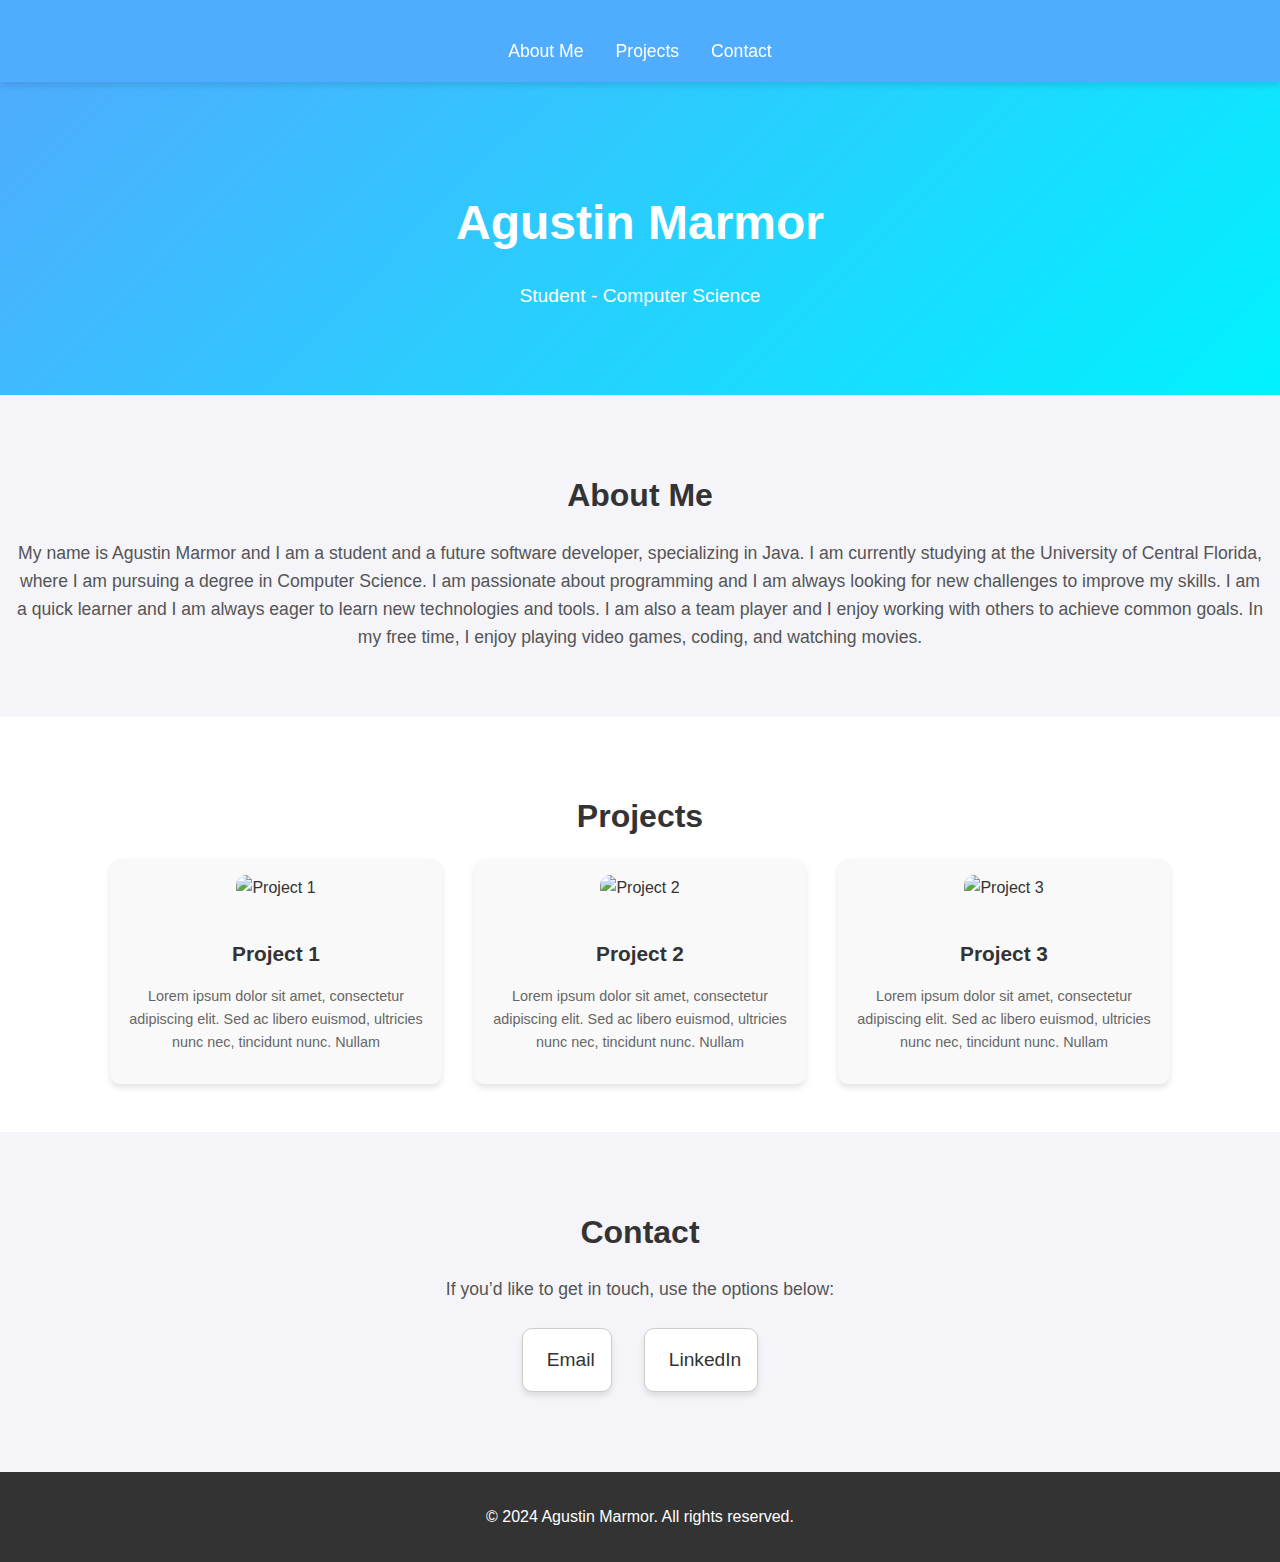
==== index.html @ 173dda85 "Added Animations" ====
<!DOCTYPE html>
<html lang="en">

<head>
    <meta charset="UTF-8">
    <meta http-equiv="X-UA-Compatible" content="IE=edge">
    <meta name="viewport" content="width=device-width, initial-scale=1.0">
    <meta name="description" content="Agustin Marmor - Portfolio">
    <title>Agustin Marmor - Portfolio</title>
    <link rel="stylesheet" href="styles.css">
    
    <script>
        // Animation logic to add 'animate' class on scroll
        document.addEventListener("DOMContentLoaded", () => {
            const elements = document.querySelectorAll(".hidden");
            const observer = new IntersectionObserver(entries => {
                entries.forEach(entry => {
                    if (entry.isIntersecting) {
                        entry.target.classList.add("animate");
                        observer.unobserve(entry.target);
                    }
                });
            }, { threshold: 0.2 });

            elements.forEach(el => observer.observe(el));
        });
    </script>
</head>

<body>
    <header class="navbar">
        <h1></h1>
        <nav>
            <a href="#about">About Me</a>
            <a href="#projects">Projects</a>
            <a href="#contact">Contact</a>
        </nav>
    </header>

    <section id="hero" class="hero">
        <h2>Agustin Marmor</h2>
        <p>Student - Computer Science</p>
    </section>

    <section id="about" class="about">
        <h2>About Me</h2>
        <p>My name is Agustin Marmor and I am a student and a future software developer, specializing in Java. I am
            currently studying at the University of Central Florida, where I am pursuing a degree in Computer Science. I
            am passionate about programming and I am always looking for new challenges to improve my skills. I am a
            quick learner and I am always eager to learn new technologies and tools. I am also a team player and I enjoy
            working with others to achieve common goals. In my free time, I enjoy playing video games, coding, and
            watching movies.</p>
    </section>

    <section id="projects" class="projects">
        <h2>Projects</h2>
        <div class="project-list">
            <div class="project">
                <img src="images/project1.jpg" alt="Project 1">
                <h3>Project 1</h3>
                <p>Lorem ipsum dolor sit amet, consectetur adipiscing elit. Sed ac libero euismod, ultricies nunc nec,
                    tincidunt nunc. Nullam</p>
            </div>

            <div class="project">
                <img src="images/project2.jpg" alt="Project 2">
                <h3>Project 2</h3>
                <p>Lorem ipsum dolor sit amet, consectetur adipiscing elit. Sed ac libero euismod, ultricies nunc nec,
                    tincidunt nunc. Nullam</p>
            </div>

            <div class="project">
                <img src="images/project3.jpg" alt="Project 3">
                <h3>Project 3</h3>
                <p>Lorem ipsum dolor sit amet, consectetur adipiscing elit. Sed ac libero euismod, ultricies nunc nec,
                    tincidunt nunc. Nullam</p>
            </div>
        </div>
    </section>

    <section id="contact" class="contact">
        <h2>Contact</h2>
        <p>If you’d like to get in touch, use the options below:</p>
        <div class="contact-links">
            <a href="mailto:marmoragustin@gmail.com" class="contact-item" target="_blank">
                <i class="fas fa-envelope"></i>
                <span>Email</span>
            </a>
            <a href="https://www.linkedin.com/in/agustin-marmor" class="contact-item" target="_blank">
                <i class="fab fa-linkedin"></i>
                <span>LinkedIn</span>
            </a>
        </div>
    </section>

    <footer class="footer">
        <p>&copy; 2024 Agustin Marmor. All rights reserved.</p>
    </footer>

    <script src="https://kit.fontawesome.com/a076d05399.js" crossorigin="anonymous"></script>
</body>
---- styles.css ----
/* General Styles */
body {
    margin: 0;
    font-family: 'Arial', sans-serif;
    line-height: 1.6;
    color: #333;
    background-color: #f4f4f9;
}

header {
    background: #4facfe;
    color: #fff;
    padding: 1rem 0;
    position: sticky;
    top: 0;
    z-index: 1000;
    box-shadow: 0 4px 6px rgba(0, 0, 0, 0.1);
}

header nav {
    display: flex;
    justify-content: center;
    gap: 2rem;
}

header nav a {
    color: white;
    text-decoration: none;
    font-size: 1.1rem;
    transition: color 0.3s ease;
}

header nav a:hover {
    color: #ffde59;
}

/* Hero Section */
.hero {
    text-align: center;
    padding: 4rem 1rem;
    background: linear-gradient(135deg, #4facfe, #00f2fe);
    color: white;
}

.hero h2 {
    font-size: 3rem;
    margin-bottom: 0.5rem;
}

.hero p {
    font-size: 1.2rem;
}

/* About Section */
.about {
    padding: 3rem 1rem;
    text-align: center;
    animation: fadeIn 1.5s ease-in-out;
}

.about h2 {
    font-size: 2rem;
    margin-bottom: 1rem;
}

.about p {
    font-size: 1.1rem;
    color: #555;
}

/* Projects Section */
.projects {
    padding: 3rem 1rem;
    text-align: center;
    background-color: #fff;
}

.projects h2 {
    font-size: 2rem;
    margin-bottom: 1rem;
}

.project-list {
    display: flex;
    justify-content: center;
    gap: 2rem;
    flex-wrap: wrap;
}

.project {
    background: #f9f9f9;
    border-radius: 10px;
    box-shadow: 0 4px 6px rgba(0, 0, 0, 0.1);
    padding: 1rem;
    max-width: 300px;
    text-align: center;
    transition: transform 0.3s ease, box-shadow 0.3s ease;
}

.project img {
    max-width: 100%;
    border-radius: 10px;
    margin-bottom: 1rem;
}

.project h3 {
    margin-bottom: 0.5rem;
    font-size: 1.3rem;
}

.project p {
    font-size: 0.9rem;
    color: #666;
}

.project:hover {
    transform: scale(1.05);
    box-shadow: 0 8px 12px rgba(0, 0, 0, 0.15);
}

/* Contact Section */
.contact {
    text-align: center;
    padding: 3rem 1rem;
    background-color: #f4f4f9;
    animation: fadeIn 1.5s ease-in-out;
}

.contact h2 {
    font-size: 2rem;
    margin-bottom: 1rem;
}

.contact p {
    font-size: 1.1rem;
    margin-bottom: 1.5rem;
    color: #555;
}

.contact-links {
    display: flex;
    justify-content: center;
    gap: 2rem;
}

.contact-item {
    text-decoration: none;
    color: #333;
    font-size: 1.2rem;
    padding: 1rem;
    border: 1px solid #ccc;
    border-radius: 10px;
    display: flex;
    align-items: center;
    gap: 0.5rem;
    background-color: #fff;
    box-shadow: 0 4px 6px rgba(0, 0, 0, 0.1);
    transition: all 0.3s ease;
}

.contact-item i {
    font-size: 1.5rem;
    color: #4facfe;
}

.contact-item:hover {
    background-color: #4facfe;
    color: #fff;
    transform: translateY(-5px);
    box-shadow: 0 8px 10px rgba(0, 0, 0, 0.15);
}

/* Footer */
.footer {
    background: #333;
    color: #fff;
    text-align: center;
    padding: 1rem;
    margin-top: 2rem;
}

/* Animations */
.hidden {
    opacity: 0;
    transform: translateY(50px);
    transition: all 0.6s ease-in-out;
}

.animate {
    opacity: 1;
    transform: translateY(0);
}

@keyframes fadeIn {
    from {
        opacity: 0;
        transform: translateY(20px);
    }
    to {
        opacity: 1;
        transform: translateY(0);
    }
}
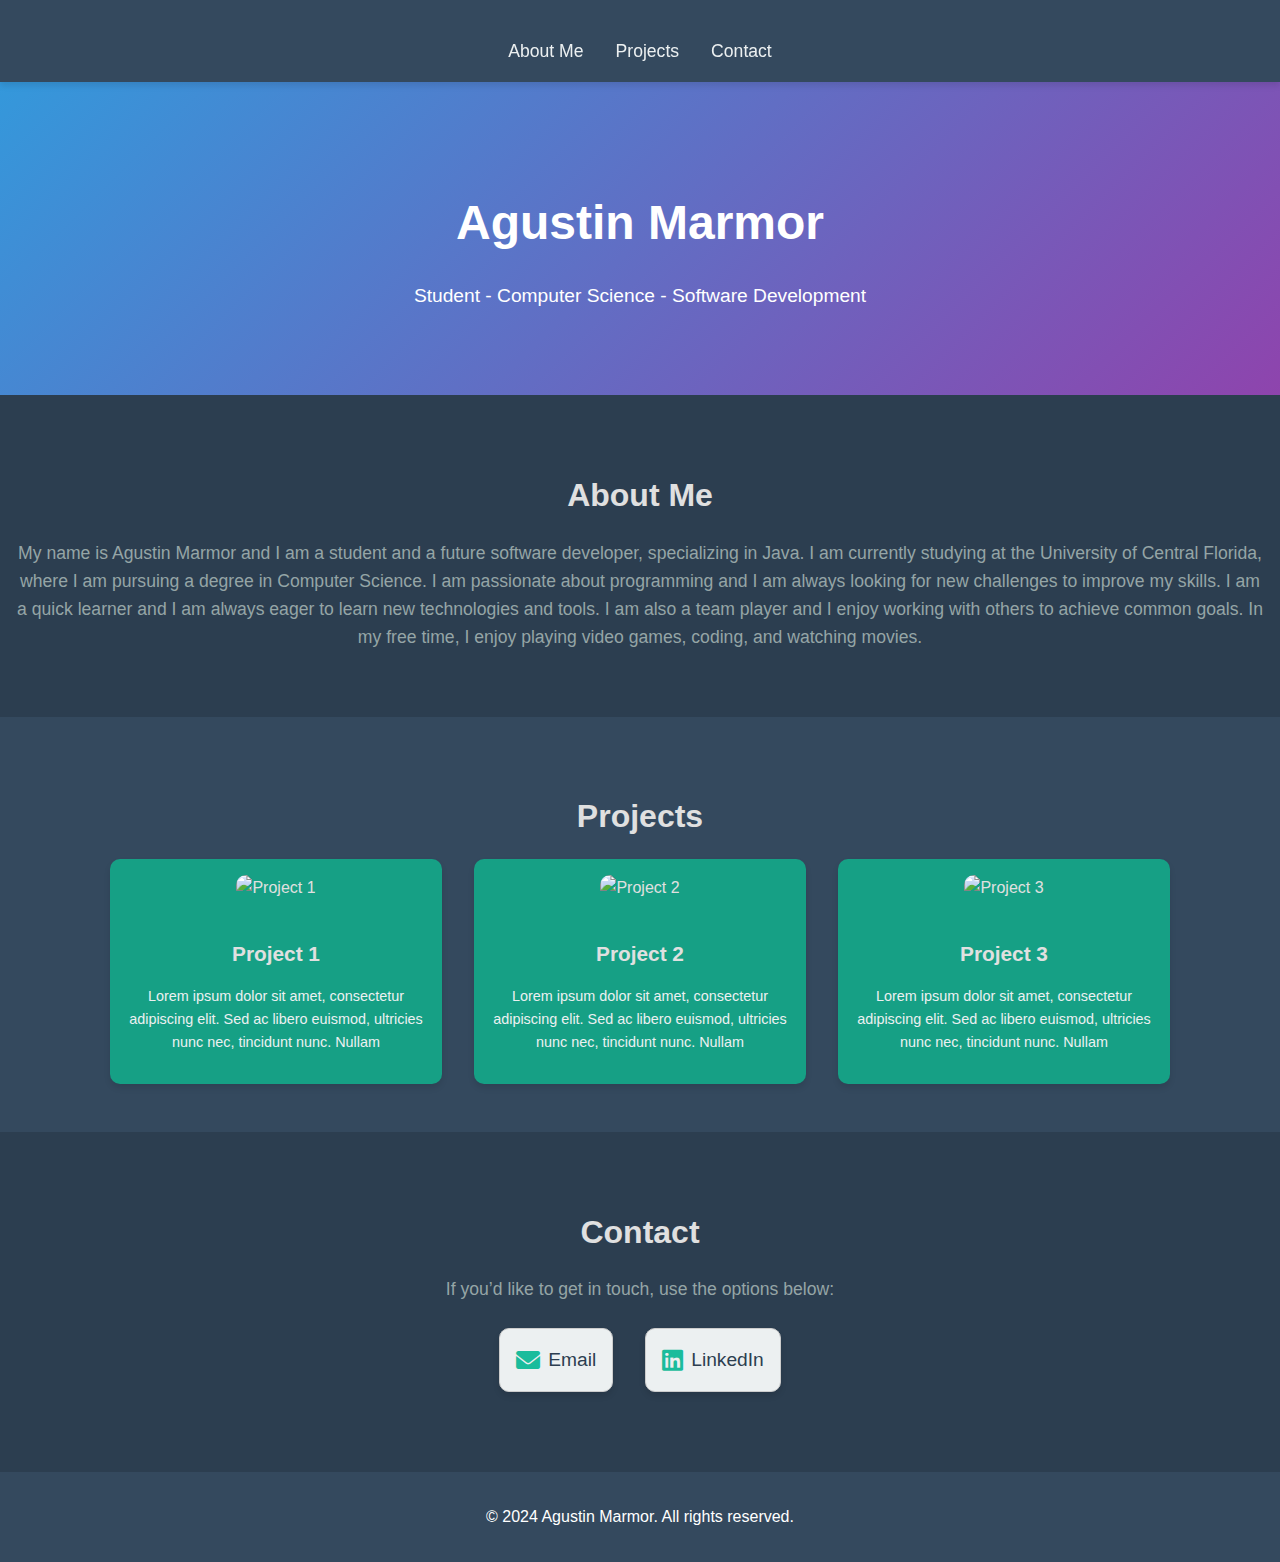
==== commit 015b7a61: "Improved Themes" ====
--- a/index.html
+++ b/index.html
@@ -8,7 +8,8 @@
     <meta name="description" content="Agustin Marmor - Portfolio">
     <title>Agustin Marmor - Portfolio</title>
     <link rel="stylesheet" href="styles.css">
-    
+    <link rel="stylesheet" href="https://cdnjs.cloudflare.com/ajax/libs/font-awesome/6.0.0-beta3/css/all.min.css">
+
     <script>
         // Animation logic to add 'animate' class on scroll
         document.addEventListener("DOMContentLoaded", () => {
@@ -24,6 +25,22 @@
 
             elements.forEach(el => observer.observe(el));
         });
+        document.addEventListener("DOMContentLoaded", () => {
+            const links = document.querySelectorAll("nav a");
+
+            links.forEach(link => {
+                link.addEventListener("click", (e) => {
+                    e.preventDefault();
+                    const targetId = link.getAttribute("href").substring(1);
+                    const targetElement = document.getElementById(targetId);
+
+                    targetElement.scrollIntoView({
+                        behavior: "smooth",
+                        block: "start"
+                    });
+                });
+            });
+        });
     </script>
 </head>
 
@@ -35,11 +52,12 @@
             <a href="#projects">Projects</a>
             <a href="#contact">Contact</a>
         </nav>
+    
     </header>
 
     <section id="hero" class="hero">
         <h2>Agustin Marmor</h2>
-        <p>Student - Computer Science</p>
+        <p>Student - Computer Science - Software Development</p>
     </section>
 
     <section id="about" class="about">
@@ -97,5 +115,8 @@
         <p>&copy; 2024 Agustin Marmor. All rights reserved.</p>
     </footer>
 
-    <script src="https://kit.fontawesome.com/a076d05399.js" crossorigin="anonymous"></script>
-</body>+   
+
+</body>
+
+</html>--- a/styles.css
+++ b/styles.css
@@ -3,12 +3,12 @@
     margin: 0;
     font-family: 'Arial', sans-serif;
     line-height: 1.6;
-    color: #333;
-    background-color: #f4f4f9;
+    color: #e0e0e0; /* Light text color */
+    background-color: #2c3e50; /* Darker background */
 }
 
 header {
-    background: #4facfe;
+    background: #34495e; /* Cooler blue-gray header */
     color: #fff;
     padding: 1rem 0;
     position: sticky;
@@ -24,21 +24,21 @@
 }
 
 header nav a {
-    color: white;
+    color: #ecf0f1; /* Light color for links */
     text-decoration: none;
     font-size: 1.1rem;
     transition: color 0.3s ease;
 }
 
 header nav a:hover {
-    color: #ffde59;
+    color: #1abc9c; /* Cool teal hover effect */
 }
 
 /* Hero Section */
 .hero {
     text-align: center;
     padding: 4rem 1rem;
-    background: linear-gradient(135deg, #4facfe, #00f2fe);
+    background: linear-gradient(135deg, #3498db, #8e44ad); /* Cool gradient */
     color: white;
 }
 
@@ -65,14 +65,14 @@
 
 .about p {
     font-size: 1.1rem;
-    color: #555;
+    color: #95a5a6; /* Soft gray text */
 }
 
 /* Projects Section */
 .projects {
     padding: 3rem 1rem;
     text-align: center;
-    background-color: #fff;
+    background-color: #34495e; /* Same as header for consistency */
 }
 
 .projects h2 {
@@ -88,7 +88,7 @@
 }
 
 .project {
-    background: #f9f9f9;
+    background: #16a085; /* Teal background for project cards */
     border-radius: 10px;
     box-shadow: 0 4px 6px rgba(0, 0, 0, 0.1);
     padding: 1rem;
@@ -110,7 +110,7 @@
 
 .project p {
     font-size: 0.9rem;
-    color: #666;
+    color: #ecf0f1; /* Light text color */
 }
 
 .project:hover {
@@ -122,7 +122,7 @@
 .contact {
     text-align: center;
     padding: 3rem 1rem;
-    background-color: #f4f4f9;
+    background-color: #2c3e50; /* Dark background to match overall theme */
     animation: fadeIn 1.5s ease-in-out;
 }
 
@@ -134,7 +134,7 @@
 .contact p {
     font-size: 1.1rem;
     margin-bottom: 1.5rem;
-    color: #555;
+    color: #95a5a6;
 }
 
 .contact-links {
@@ -145,7 +145,7 @@
 
 .contact-item {
     text-decoration: none;
-    color: #333;
+    color: #2c3e50; /* Dark color for text */
     font-size: 1.2rem;
     padding: 1rem;
     border: 1px solid #ccc;
@@ -153,18 +153,18 @@
     display: flex;
     align-items: center;
     gap: 0.5rem;
-    background-color: #fff;
+    background-color: #ecf0f1; /* Light background */
     box-shadow: 0 4px 6px rgba(0, 0, 0, 0.1);
     transition: all 0.3s ease;
 }
 
 .contact-item i {
     font-size: 1.5rem;
-    color: #4facfe;
+    color: #1abc9c; /* Teal icon color */
 }
 
 .contact-item:hover {
-    background-color: #4facfe;
+    background-color: #1abc9c; /* Teal hover */
     color: #fff;
     transform: translateY(-5px);
     box-shadow: 0 8px 10px rgba(0, 0, 0, 0.15);
@@ -172,7 +172,7 @@
 
 /* Footer */
 .footer {
-    background: #333;
+    background: #34495e;
     color: #fff;
     text-align: center;
     padding: 1rem;
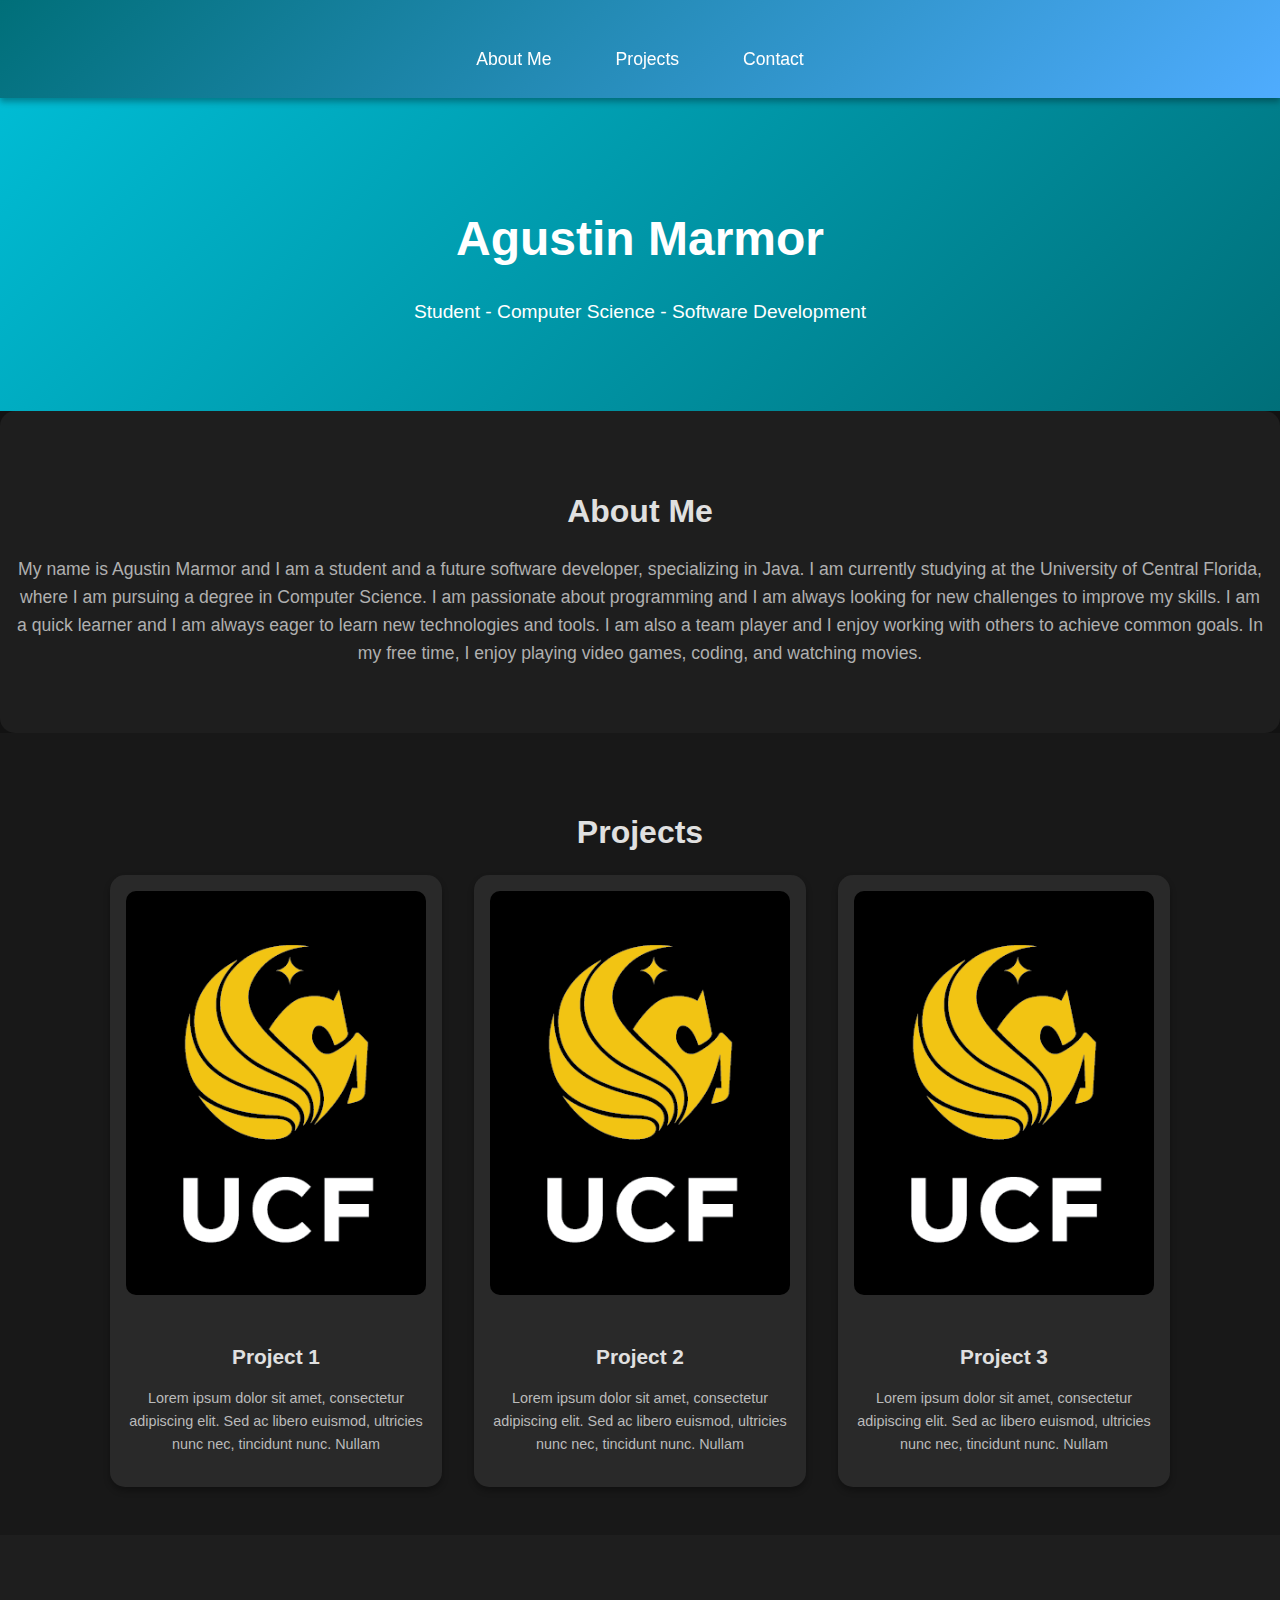
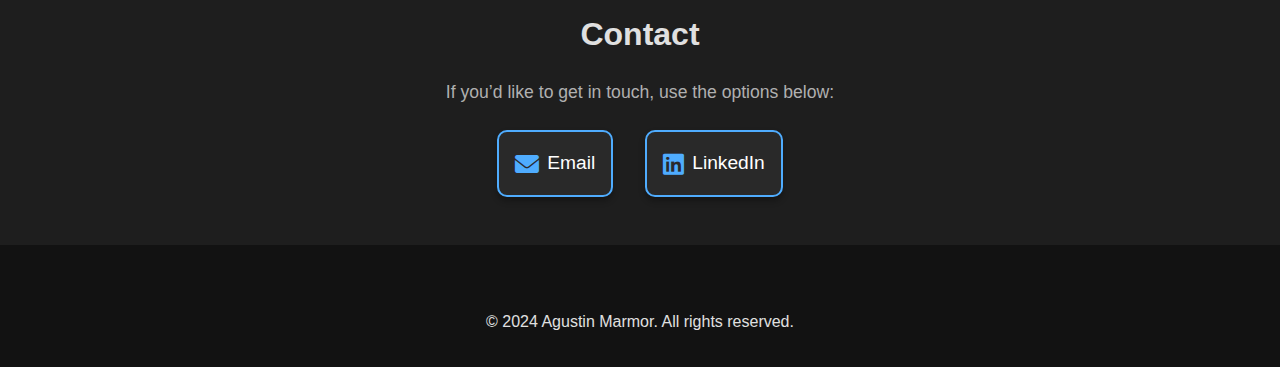
==== commit b6540697: "Added Sample Image" ====
--- a/index.html
+++ b/index.html
@@ -74,21 +74,21 @@
         <h2>Projects</h2>
         <div class="project-list">
             <div class="project">
-                <img src="images/project1.jpg" alt="Project 1">
+                <img src="images/ucf_tab.png" alt="Project 1">
                 <h3>Project 1</h3>
                 <p>Lorem ipsum dolor sit amet, consectetur adipiscing elit. Sed ac libero euismod, ultricies nunc nec,
                     tincidunt nunc. Nullam</p>
             </div>
 
             <div class="project">
-                <img src="images/project2.jpg" alt="Project 2">
+                <img src="images/ucf_tab.png" alt="Project 2">
                 <h3>Project 2</h3>
                 <p>Lorem ipsum dolor sit amet, consectetur adipiscing elit. Sed ac libero euismod, ultricies nunc nec,
                     tincidunt nunc. Nullam</p>
             </div>
 
             <div class="project">
-                <img src="images/project3.jpg" alt="Project 3">
+                <img src="images/ucf_tab.png" alt="Project 3">
                 <h3>Project 3</h3>
                 <p>Lorem ipsum dolor sit amet, consectetur adipiscing elit. Sed ac libero euismod, ultricies nunc nec,
                     tincidunt nunc. Nullam</p>
--- a/styles.css
+++ b/styles.css
@@ -3,18 +3,18 @@
     margin: 0;
     font-family: 'Arial', sans-serif;
     line-height: 1.6;
-    color: #e0e0e0; /* Light text color */
-    background-color: #2c3e50; /* Darker background */
+    color: #e0e0e0; /* Light gray text for contrast */
+    background-color: #121212; /* Dark background for a night-mode effect */
 }
 
 header {
-    background: #34495e; /* Cooler blue-gray header */
+    background: linear-gradient(135deg, #006F79, #4facfe); /* Gradient of blues for header */
     color: #fff;
     padding: 1rem 0;
     position: sticky;
     top: 0;
     z-index: 1000;
-    box-shadow: 0 4px 6px rgba(0, 0, 0, 0.1);
+    box-shadow: 0 4px 6px rgba(0, 0, 0, 0.3);
 }
 
 header nav {
@@ -24,22 +24,26 @@
 }
 
 header nav a {
-    color: #ecf0f1; /* Light color for links */
+    color: #fff;
     text-decoration: none;
     font-size: 1.1rem;
-    transition: color 0.3s ease;
+    padding: 0.5rem 1rem;
+    border-radius: 25px;
+    transition: all 0.3s ease;
 }
 
 header nav a:hover {
-    color: #1abc9c; /* Cool teal hover effect */
+    background-color: #00bcd4; /* Bright cyan for hover */
+    color: #121212;
+    transform: scale(1.1);
 }
 
 /* Hero Section */
 .hero {
     text-align: center;
     padding: 4rem 1rem;
-    background: linear-gradient(135deg, #3498db, #8e44ad); /* Cool gradient */
-    color: white;
+    background: linear-gradient(135deg, #00bcd4, #006F79); /* Cool gradient for hero section */
+    color: #fff;
 }
 
 .hero h2 {
@@ -55,6 +59,8 @@
 .about {
     padding: 3rem 1rem;
     text-align: center;
+    background-color: #1e1e1e; /* Dark background for sections */
+    border-radius: 15px;
     animation: fadeIn 1.5s ease-in-out;
 }
 
@@ -65,14 +71,14 @@
 
 .about p {
     font-size: 1.1rem;
-    color: #95a5a6; /* Soft gray text */
+    color: #b0b0b0;
 }
 
 /* Projects Section */
 .projects {
     padding: 3rem 1rem;
     text-align: center;
-    background-color: #34495e; /* Same as header for consistency */
+    background-color: #181818; /* Dark background */
 }
 
 .projects h2 {
@@ -88,9 +94,9 @@
 }
 
 .project {
-    background: #16a085; /* Teal background for project cards */
-    border-radius: 10px;
-    box-shadow: 0 4px 6px rgba(0, 0, 0, 0.1);
+    background: #292929; /* Dark background for project cards */
+    border-radius: 15px;
+    box-shadow: 0 4px 6px rgba(0, 0, 0, 0.3);
     padding: 1rem;
     max-width: 300px;
     text-align: center;
@@ -110,19 +116,19 @@
 
 .project p {
     font-size: 0.9rem;
-    color: #ecf0f1; /* Light text color */
+    color: #bbb;
 }
 
 .project:hover {
     transform: scale(1.05);
-    box-shadow: 0 8px 12px rgba(0, 0, 0, 0.15);
+    box-shadow: 0 8px 12px rgba(0, 0, 0, 0.4);
 }
 
 /* Contact Section */
 .contact {
     text-align: center;
     padding: 3rem 1rem;
-    background-color: #2c3e50; /* Dark background to match overall theme */
+    background-color: #1e1e1e; /* Dark background */
     animation: fadeIn 1.5s ease-in-out;
 }
 
@@ -134,7 +140,7 @@
 .contact p {
     font-size: 1.1rem;
     margin-bottom: 1.5rem;
-    color: #95a5a6;
+    color: #b0b0b0;
 }
 
 .contact-links {
@@ -145,35 +151,35 @@
 
 .contact-item {
     text-decoration: none;
-    color: #2c3e50; /* Dark color for text */
+    color: #fff;
     font-size: 1.2rem;
     padding: 1rem;
-    border: 1px solid #ccc;
+    border: 2px solid #4facfe;
     border-radius: 10px;
     display: flex;
     align-items: center;
     gap: 0.5rem;
-    background-color: #ecf0f1; /* Light background */
-    box-shadow: 0 4px 6px rgba(0, 0, 0, 0.1);
+    background-color: #292929;
+    box-shadow: 0 4px 6px rgba(0, 0, 0, 0.3);
     transition: all 0.3s ease;
 }
 
 .contact-item i {
     font-size: 1.5rem;
-    color: #1abc9c; /* Teal icon color */
+    color: #4facfe;
 }
 
 .contact-item:hover {
-    background-color: #1abc9c; /* Teal hover */
-    color: #fff;
+    background-color: #00bcd4; /* Cyan background on hover */
+    color: #121212;
     transform: translateY(-5px);
-    box-shadow: 0 8px 10px rgba(0, 0, 0, 0.15);
+    box-shadow: 0 8px 10px rgba(0, 0, 0, 0.4);
 }
 
 /* Footer */
 .footer {
-    background: #34495e;
-    color: #fff;
+    background: #121212; /* Dark footer */
+    color: #e0e0e0;
     text-align: center;
     padding: 1rem;
     margin-top: 2rem;
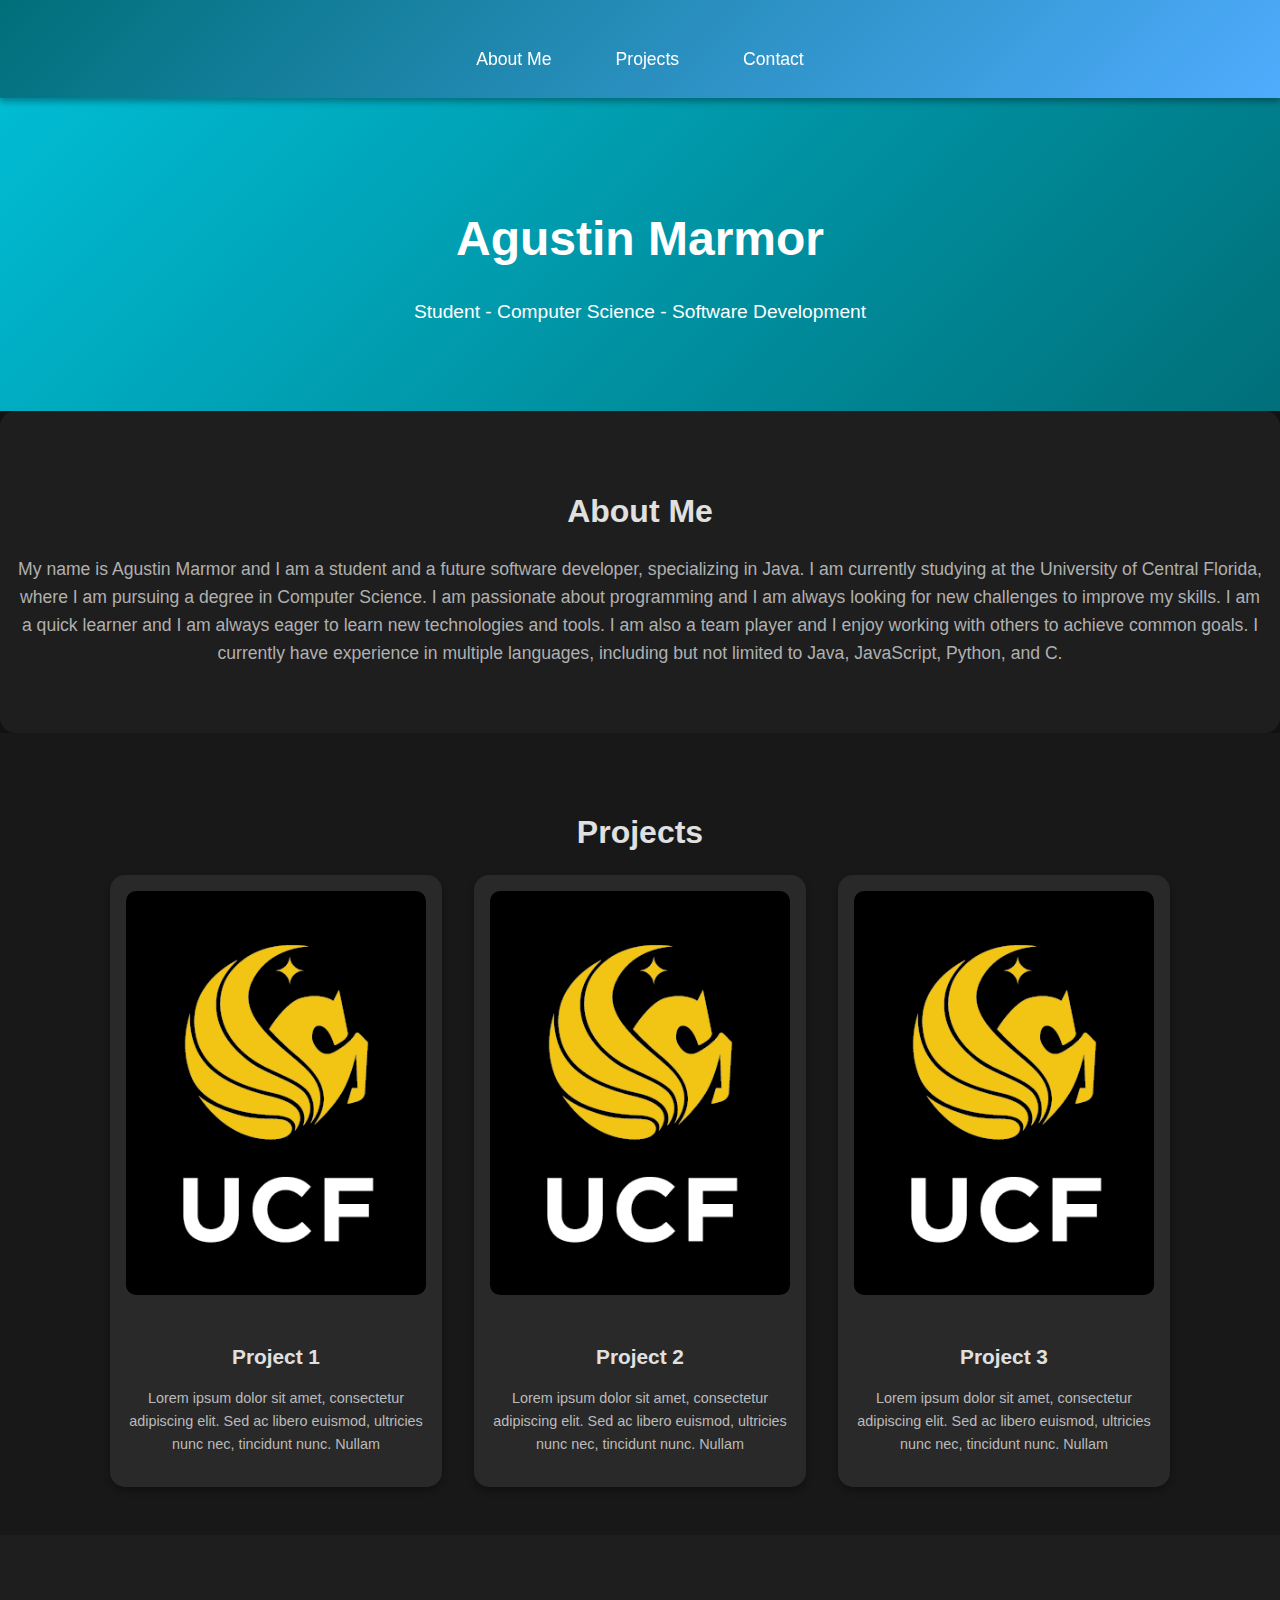
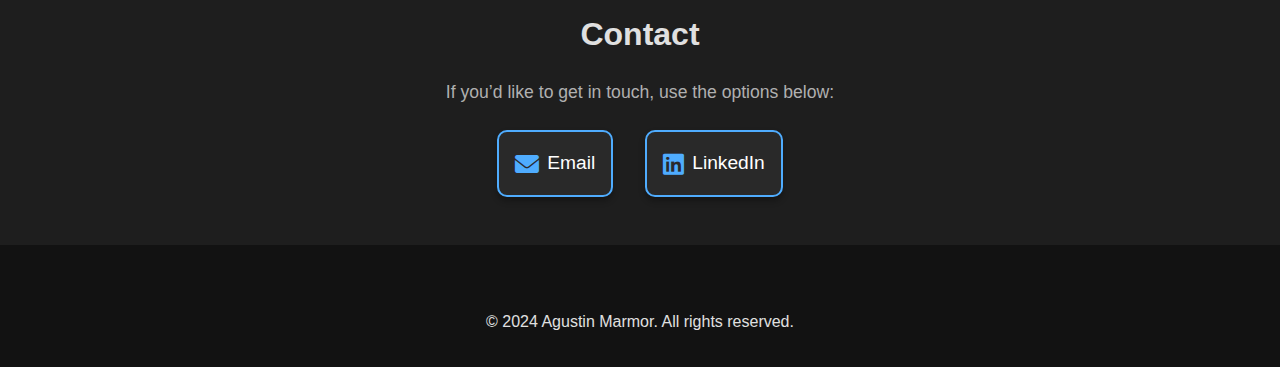
==== commit 2b04eff2: "Changed About Me Section" ====
--- a/index.html
+++ b/index.html
@@ -52,7 +52,7 @@
             <a href="#projects">Projects</a>
             <a href="#contact">Contact</a>
         </nav>
-    
+
     </header>
 
     <section id="hero" class="hero">
@@ -66,8 +66,8 @@
             currently studying at the University of Central Florida, where I am pursuing a degree in Computer Science. I
             am passionate about programming and I am always looking for new challenges to improve my skills. I am a
             quick learner and I am always eager to learn new technologies and tools. I am also a team player and I enjoy
-            working with others to achieve common goals. In my free time, I enjoy playing video games, coding, and
-            watching movies.</p>
+            working with others to achieve common goals. I currently have experience in multiple languages, including but
+            not limited to Java, JavaScript, Python, and C.</p>
     </section>
 
     <section id="projects" class="projects">
@@ -115,7 +115,7 @@
         <p>&copy; 2024 Agustin Marmor. All rights reserved.</p>
     </footer>
 
-   
+
 
 </body>
 
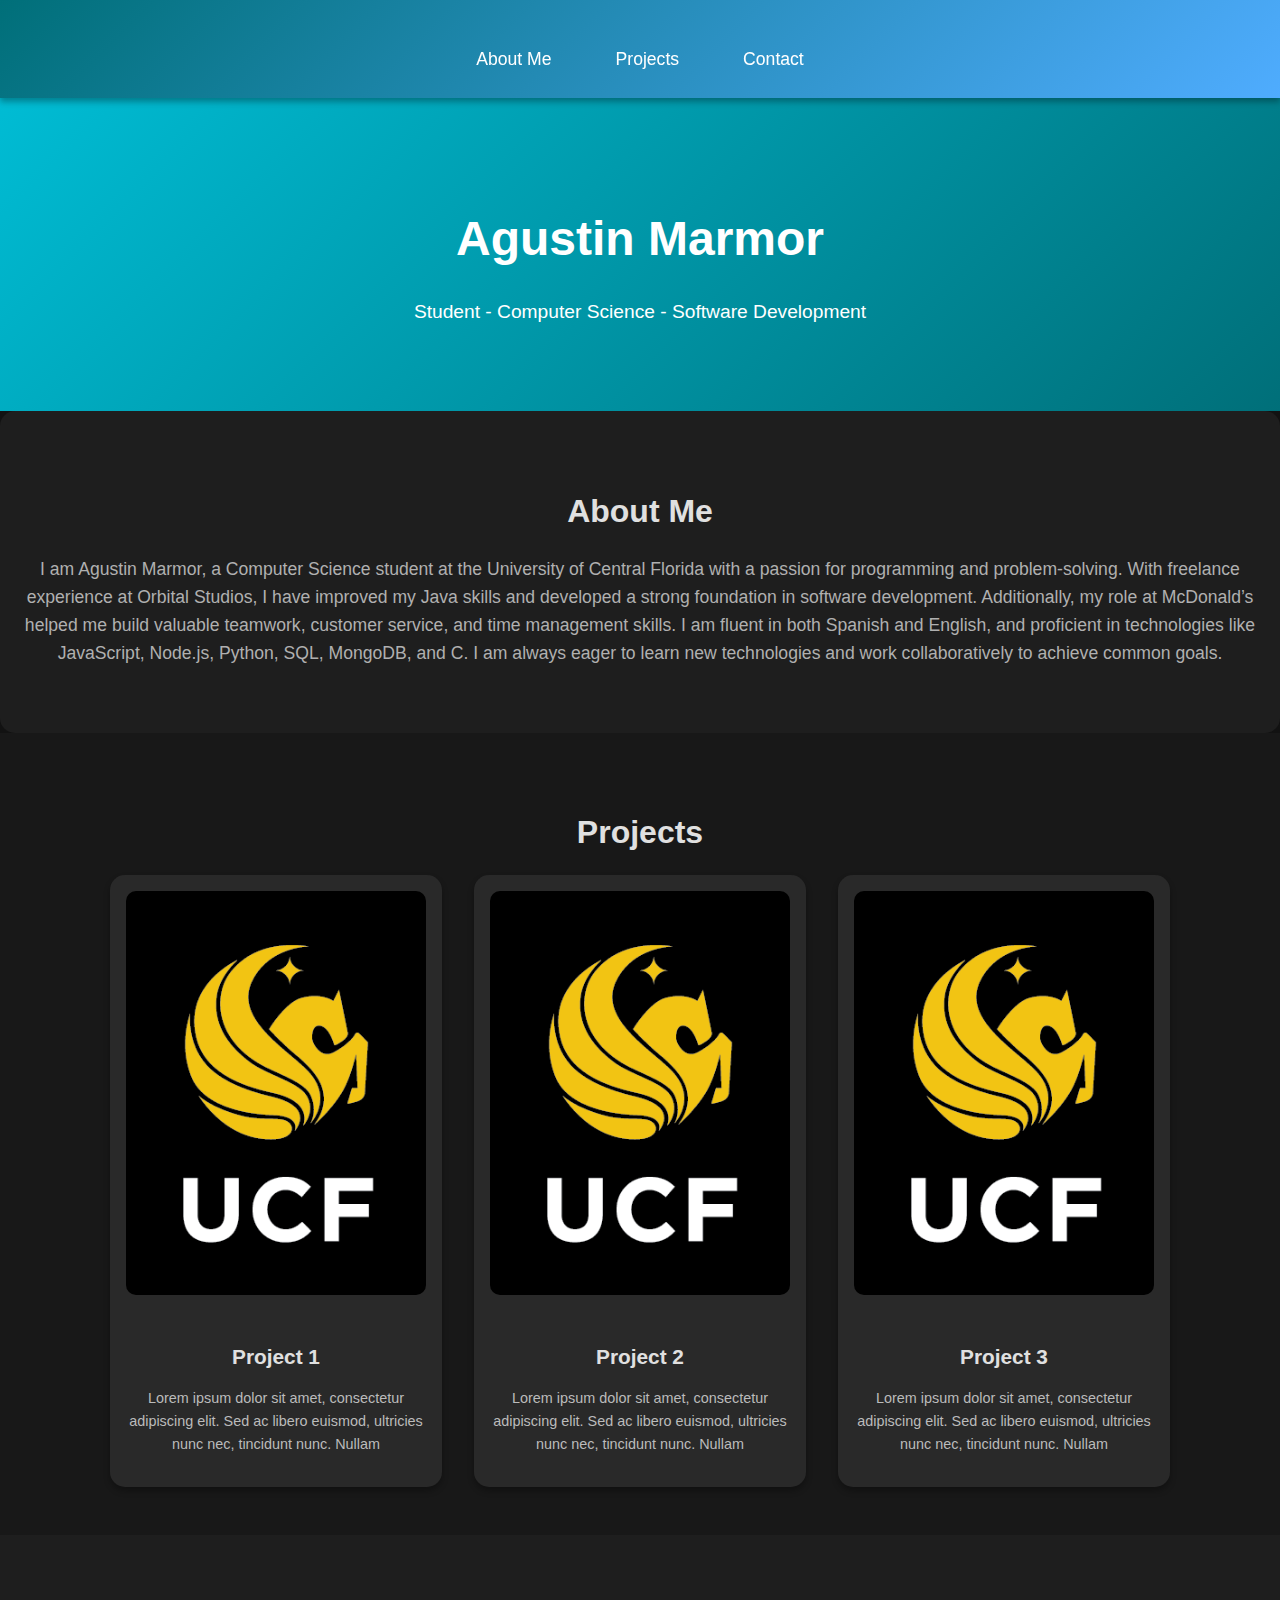
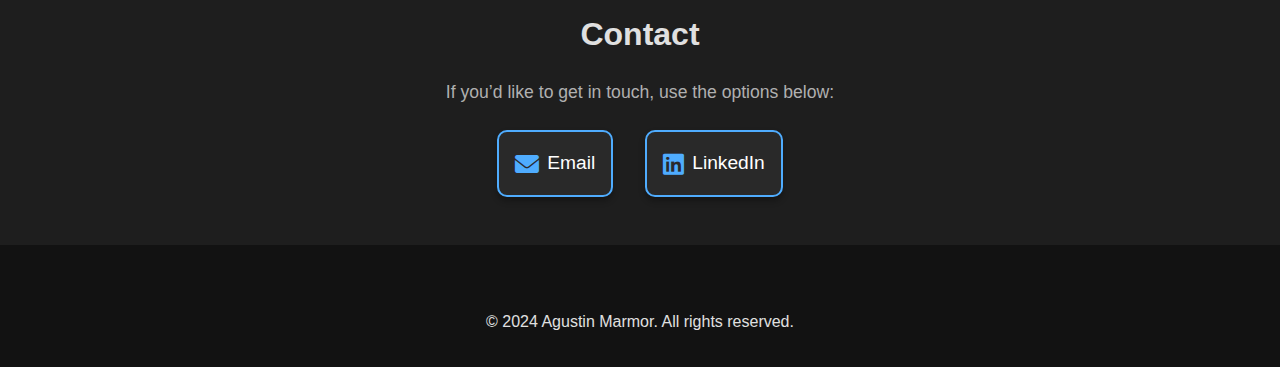
==== commit bb699d8e: "Added better information in About Me" ====
--- a/index.html
+++ b/index.html
@@ -62,12 +62,12 @@
 
     <section id="about" class="about">
         <h2>About Me</h2>
-        <p>My name is Agustin Marmor and I am a student and a future software developer, specializing in Java. I am
-            currently studying at the University of Central Florida, where I am pursuing a degree in Computer Science. I
-            am passionate about programming and I am always looking for new challenges to improve my skills. I am a
-            quick learner and I am always eager to learn new technologies and tools. I am also a team player and I enjoy
-            working with others to achieve common goals. I currently have experience in multiple languages, including but
-            not limited to Java, JavaScript, Python, and C.</p>
+        <p>I am Agustin Marmor, a Computer Science student at the University of Central Florida with a passion for
+            programming and problem-solving. With freelance experience at Orbital Studios, I have improved my Java
+            skills and developed a strong foundation in software development. Additionally, my role at McDonald’s helped
+            me build valuable teamwork, customer service, and time management skills. I am fluent in both Spanish and
+            English, and proficient in technologies like JavaScript, Node.js, Python, SQL, MongoDB, and C. I am always
+            eager to learn new technologies and work collaboratively to achieve common goals.</p>
     </section>
 
     <section id="projects" class="projects">
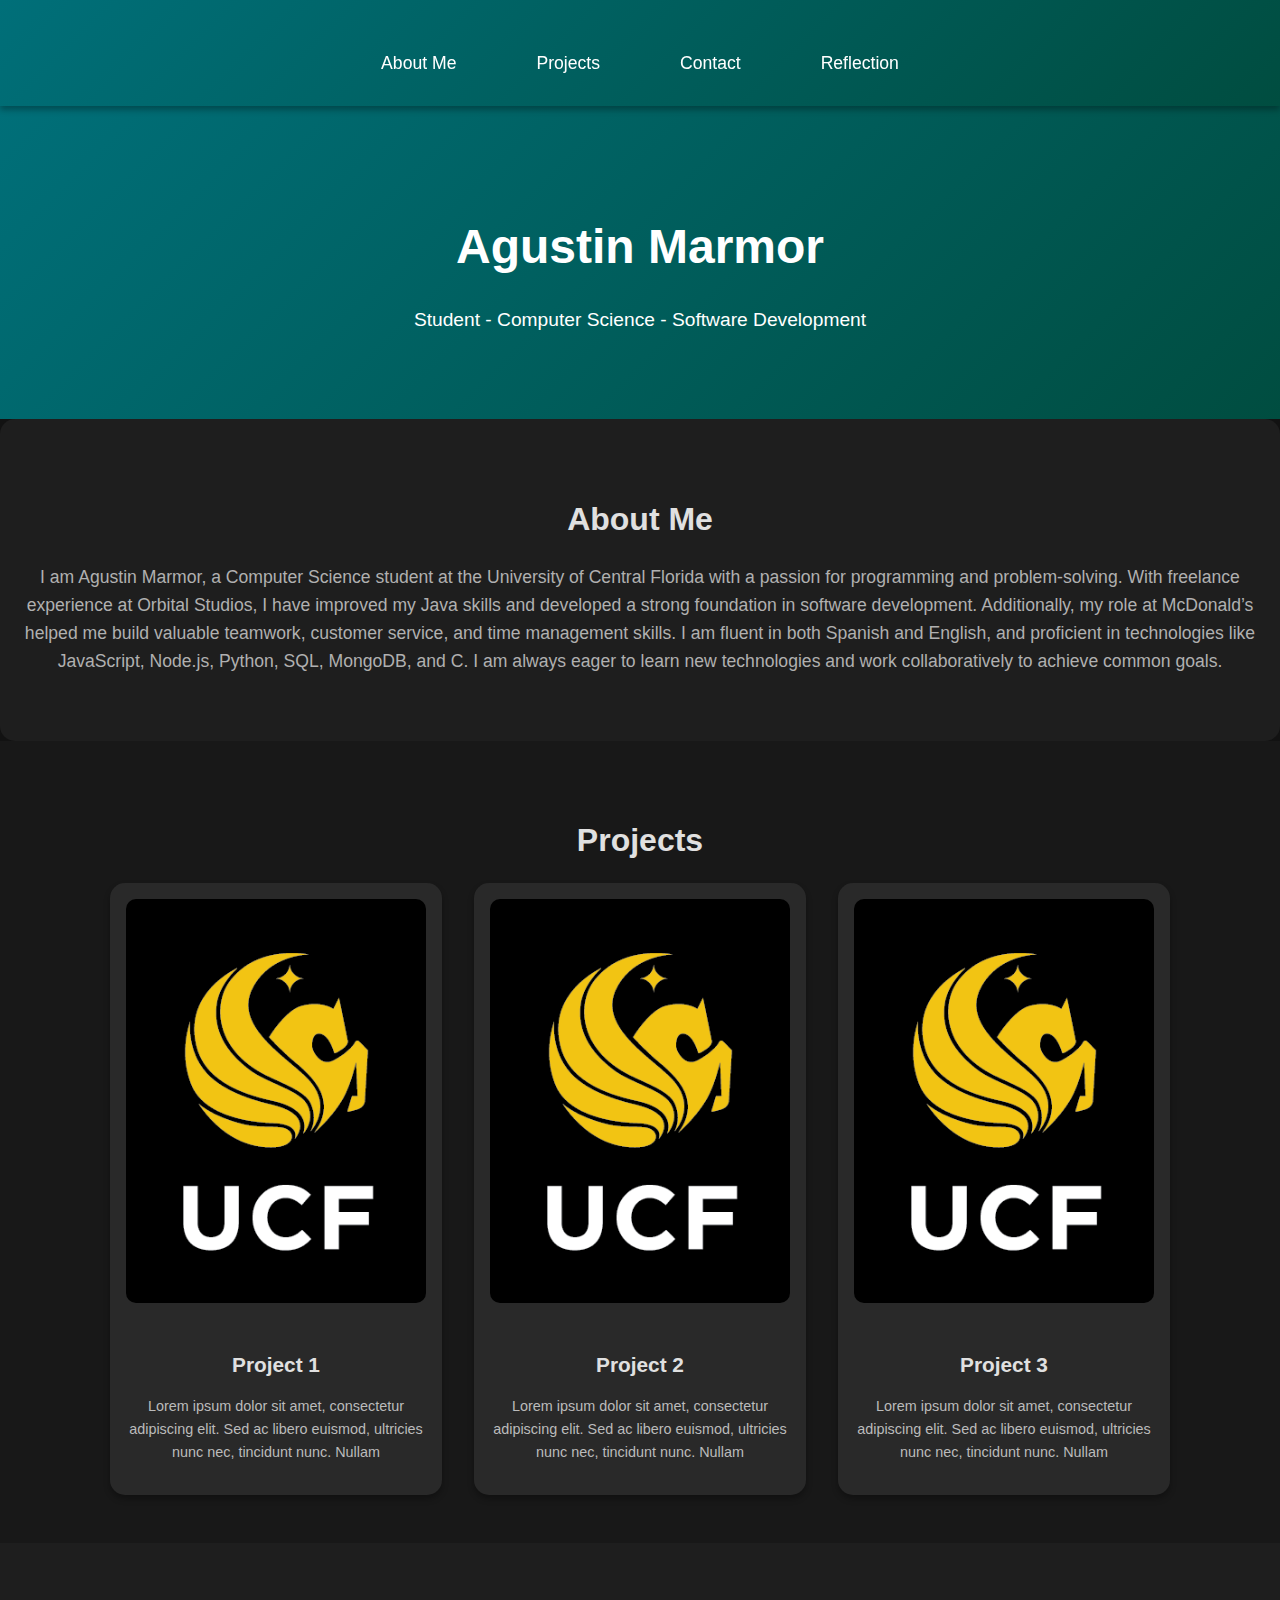
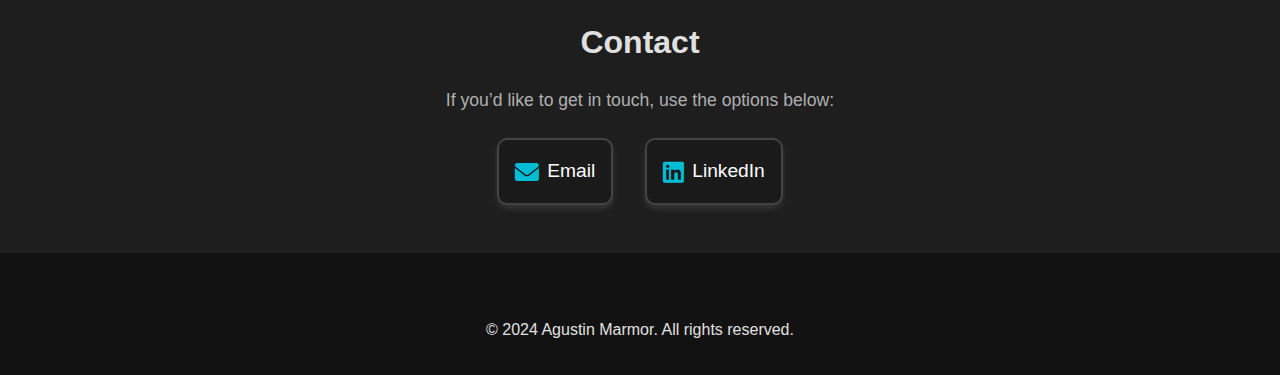
==== commit 056f703c: "Added Reflection Page, not done yet" ====
--- a/index.html
+++ b/index.html
@@ -29,16 +29,22 @@
             const links = document.querySelectorAll("nav a");
 
             links.forEach(link => {
-                link.addEventListener("click", (e) => {
-                    e.preventDefault();
-                    const targetId = link.getAttribute("href").substring(1);
-                    const targetElement = document.getElementById(targetId);
+                // Only apply smooth scroll for internal links (those starting with #)
+                const href = link.getAttribute("href");
+                if (href && href.startsWith("#")) {
+                    link.addEventListener("click", (e) => {
+                        e.preventDefault();  // Prevent default behavior only for smooth scroll links
+                        const targetId = href.substring(1);
+                        const targetElement = document.getElementById(targetId);
 
-                    targetElement.scrollIntoView({
-                        behavior: "smooth",
-                        block: "start"
+                        if (targetElement) {
+                            targetElement.scrollIntoView({
+                                behavior: "smooth",
+                                block: "start"
+                            });
+                        }
                     });
-                });
+                }
             });
         });
     </script>
@@ -51,7 +57,9 @@
             <a href="#about">About Me</a>
             <a href="#projects">Projects</a>
             <a href="#contact">Contact</a>
+            <a href="reflection/" target="_self">Reflection</a>
         </nav>
+
 
     </header>
 
--- a/styles.css
+++ b/styles.css
@@ -8,7 +8,7 @@
 }
 
 header {
-    background: linear-gradient(135deg, #006F79, #4facfe); /* Gradient of blues for header */
+    background: linear-gradient(135deg, #006F79, #004d40); /* A smooth gradient from teal to dark greenish teal */
     color: #fff;
     padding: 1rem 0;
     position: sticky;
@@ -27,22 +27,25 @@
     color: #fff;
     text-decoration: none;
     font-size: 1.1rem;
-    padding: 0.5rem 1rem;
-    border-radius: 25px;
+    padding: 0.75rem 1.5rem;
+    border-radius: 30px; /* Rounded corners for a modern look */
     transition: all 0.3s ease;
 }
 
 header nav a:hover {
-    background-color: #00bcd4; /* Bright cyan for hover */
-    color: #121212;
-    transform: scale(1.1);
-}
+    background-color: #077f8f; /* Change to cyan on hover */
+    color: #ffffff; /* Dark text on hover for contrast */
+    transform: scale(1.05); /* Slightly enlarge the button */
+    box-shadow: 0 8px 12px rgba(0, 0, 0, 0.4); /* Add a deeper shadow on hover */
+}
+
+
 
 /* Hero Section */
 .hero {
     text-align: center;
     padding: 4rem 1rem;
-    background: linear-gradient(135deg, #00bcd4, #006F79); /* Cool gradient for hero section */
+    background: linear-gradient(135deg, #006F79, #004d40);
     color: #fff;
 }
 
@@ -151,29 +154,29 @@
 
 .contact-item {
     text-decoration: none;
-    color: #fff;
+    color: #ffffff;
     font-size: 1.2rem;
     padding: 1rem;
-    border: 2px solid #4facfe;
+    border: 2px solid #444444;
     border-radius: 10px;
     display: flex;
     align-items: center;
     gap: 0.5rem;
-    background-color: #292929;
-    box-shadow: 0 4px 6px rgba(0, 0, 0, 0.3);
+    background-color: #1a1a1a; /* Match the darker sections */
+    box-shadow: 0 4px 6px rgba(255, 255, 255, 0.1);
     transition: all 0.3s ease;
+}
+
+.contact-item:hover {
+    background-color: #2a2a2a;
+    transform: translateY(-5px);
+    color: #00e5ff; /* Slight glowing hover effect */
+    box-shadow: 0 8px 12px rgba(255, 255, 255, 0.2);
 }
 
 .contact-item i {
     font-size: 1.5rem;
-    color: #4facfe;
-}
-
-.contact-item:hover {
-    background-color: #00bcd4; /* Cyan background on hover */
-    color: #121212;
-    transform: translateY(-5px);
-    box-shadow: 0 8px 10px rgba(0, 0, 0, 0.4);
+    color: #00bcd4;
 }
 
 /* Footer */
@@ -207,3 +210,12 @@
         transform: translateY(0);
     }
 }
+
+/* Reflection page */
+.reflection {
+    padding: 3rem 1rem;
+    text-align: center;
+    background-color: #1e1e1e; /* Dark background */
+    border-radius: 15px;
+    animation: fadeIn 1.5s ease-in-out;
+}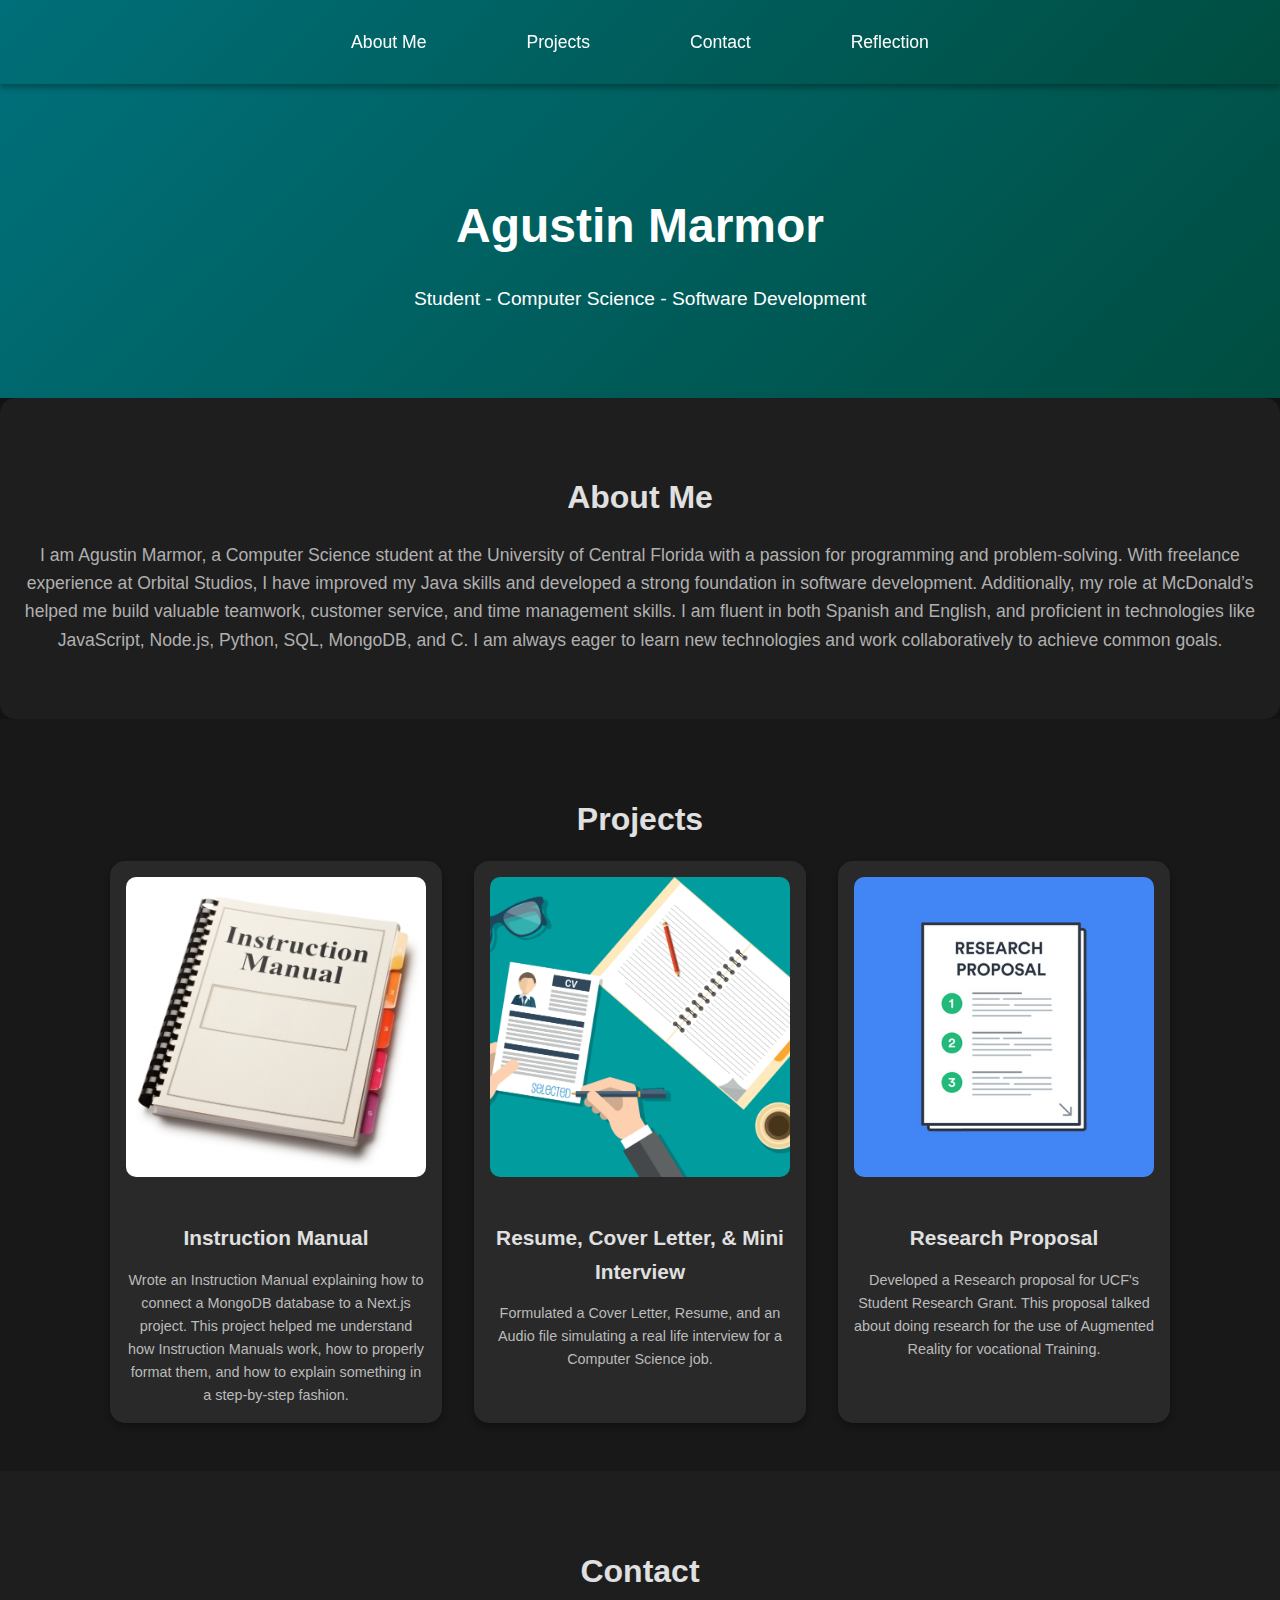
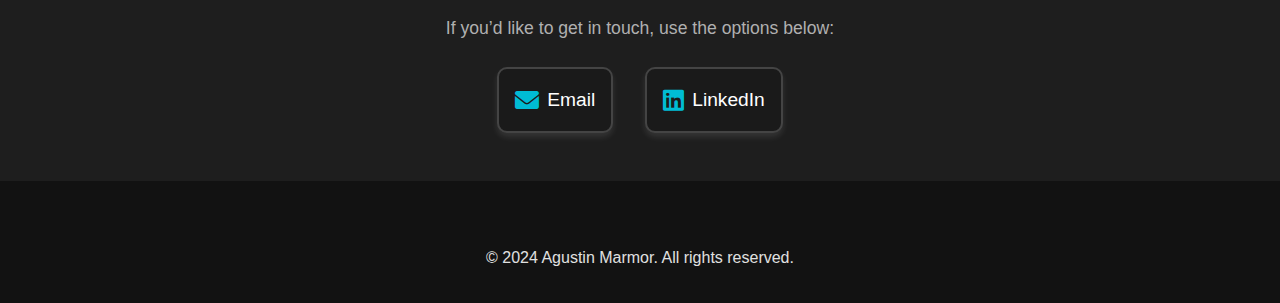
==== commit 4d1df430: "Multiple Changes" ====
--- a/index.html
+++ b/index.html
@@ -7,7 +7,7 @@
     <meta name="viewport" content="width=device-width, initial-scale=1.0">
     <meta name="description" content="Agustin Marmor - Portfolio">
     <title>Agustin Marmor - Portfolio</title>
-    <link rel="stylesheet" href="styles.css">
+    <link rel="stylesheet" href="./public/styles.css">
     <link rel="stylesheet" href="https://cdnjs.cloudflare.com/ajax/libs/font-awesome/6.0.0-beta3/css/all.min.css">
 
     <script>
@@ -52,7 +52,6 @@
 
 <body>
     <header class="navbar">
-        <h1></h1>
         <nav>
             <a href="#about">About Me</a>
             <a href="#projects">Projects</a>
@@ -81,26 +80,34 @@
     <section id="projects" class="projects">
         <h2>Projects</h2>
         <div class="project-list">
-            <div class="project">
-                <img src="images/ucf_tab.png" alt="Project 1">
-                <h3>Project 1</h3>
-                <p>Lorem ipsum dolor sit amet, consectetur adipiscing elit. Sed ac libero euismod, ultricies nunc nec,
-                    tincidunt nunc. Nullam</p>
-            </div>
+            <a href="instructions/" target="_self" class="project-link">
+                <div class="project">
+                    <img src="images/manual.jpg" alt="Instructions">
+                    <h3>Instruction Manual</h3>
+                    <p>Wrote an Instruction Manual explaining how to connect a MongoDB database to a Next.js project.
+                        This
+                        project helped me understand how Instruction Manuals work, how to properly format them, and how
+                        to
+                        explain something in a step-by-step fashion.</p>
+                </div>
+            </a>
+            <a href="resume/" target="_self" class="project-link">
+                <div class="project">
+                    <img src="images/resume.png" alt="Resume, Cover Letter, & Mini interview image representation">
+                    <h3>Resume, Cover Letter, & Mini Interview</h3>
+                    <p>Formulated a Cover Letter, Resume, and an Audio file simulating a real life interview for a Computer
+                        Science job.</p>
+                </div>
+            </a>
 
-            <div class="project">
-                <img src="images/ucf_tab.png" alt="Project 2">
-                <h3>Project 2</h3>
-                <p>Lorem ipsum dolor sit amet, consectetur adipiscing elit. Sed ac libero euismod, ultricies nunc nec,
-                    tincidunt nunc. Nullam</p>
-            </div>
-
-            <div class="project">
-                <img src="images/ucf_tab.png" alt="Project 3">
-                <h3>Project 3</h3>
-                <p>Lorem ipsum dolor sit amet, consectetur adipiscing elit. Sed ac libero euismod, ultricies nunc nec,
-                    tincidunt nunc. Nullam</p>
-            </div>
+            <a href="proposal/" target="_self" class="project_link">
+                <div class="project">
+                    <img src="images/research-proposal.png" alt="Research Proposal">
+                    <h3>Research Proposal</h3>
+                    <p>Developed a Research proposal for UCF's Student Research Grant. This proposal talked about doing
+                        research for the use of Augmented Reality for vocational Training.</p>
+                </div>
+            </a>
         </div>
     </section>
 
--- a/public/styles.css
+++ b/public/styles.css
@@ -0,0 +1,258 @@
+/* General Styles */
+body {
+    margin: 0;
+    font-family: 'Arial', sans-serif;
+    line-height: 1.6;
+    color: #e0e0e0; /* Light gray text for contrast */
+    background-color: #121212; /* Dark background for a night-mode effect */
+}
+
+header {
+    background: linear-gradient(135deg, #006F79, #004d40); /* A smooth gradient from teal to dark greenish teal */
+    color: #fff;
+    padding: 1rem 0;
+    position: sticky;
+    top: 0;
+    z-index: 1000;
+    box-shadow: 0 4px 6px rgba(0, 0, 0, 0.3);
+}
+
+header nav {
+    display: flex;
+    justify-content: center;
+    gap: 2rem;
+}
+
+header nav a {
+    color: #fff;
+    text-decoration: none;
+    font-size: 1.1rem;
+    margin: 0 10px;
+    position: relative;
+    padding: 0.75rem 1.5rem;
+    border-radius: 30px; /* Rounded corners for a modern look */
+    transition: all 0.3s ease;
+}
+
+header nav a:hover {
+    background-color: #077f8f; /* Change to cyan on hover */
+    color: #ffffff; /* Dark text on hover for contrast */
+    transform: scale(1.05); /* Slightly enlarge the button */
+    box-shadow: 0 8px 12px rgba(0, 0, 0, 0.4); /* Add a deeper shadow on hover */
+}
+
+
+
+/* Hero Section */
+.hero {
+    text-align: center;
+    padding: 4rem 1rem;
+    background: linear-gradient(135deg, #006F79, #004d40);
+    color: #fff;
+}
+
+.hero h2 {
+    font-size: 3rem;
+    margin-bottom: 0.5rem;
+}
+
+.hero p {
+    font-size: 1.2rem;
+}
+
+
+/* About Section */
+.about {
+    padding: 3rem 1rem;
+    text-align: center;
+    background-color: #1e1e1e; /* Dark background for sections */
+    border-radius: 15px;
+    animation: fadeIn 1.5s ease-in-out;
+}
+
+.about h2 {
+    font-size: 2rem;
+    margin-bottom: 1rem;
+}
+
+.about p {
+    font-size: 1.1rem;
+    color: #b0b0b0;
+}
+
+/* Projects Section */
+.projects {
+    padding: 3rem 1rem;
+    text-align: center;
+    background-color: #181818; /* Dark background */
+}
+
+.projects h2 {
+    font-size: 2rem;
+    margin-bottom: 1rem;
+}
+
+.project-list {
+    display: flex;
+    justify-content: center;
+    gap: 2rem;
+    flex-wrap: wrap;
+}
+
+.project {
+    background: #292929; /* Dark background for project cards */
+    border-radius: 15px;
+    box-shadow: 0 4px 6px rgba(0, 0, 0, 0.3);
+    padding: 1rem;
+    max-width: 300px;
+    width: 300px;
+    height: 530px;
+    text-align: center;
+    transition: transform 0.3s ease, box-shadow 0.3s ease;
+    overflow: hidden;
+}
+
+.project img {
+    max-width: 100%;
+    width: 100%;
+    height: 300px;
+    object-fit: cover;
+    border-radius: 10px;
+    margin-bottom: 1rem;
+}
+
+.project h3 {
+    margin-bottom: 0.5rem;
+    font-size: 1.3rem;
+}
+
+.project p {
+    font-size: 0.9rem;
+    color: #bbb;
+    overflow: hidden;
+    text-overflow: ellipsis;
+    display: -webkit-box;
+    -webkit-line-clamp: 6;
+    line-clamp: 6;
+    -webkit-box-orient: vertical;
+
+}
+
+.project:hover {
+    transform: scale(1.05);
+    box-shadow: 0 8px 12px rgba(0, 0, 0, 0.4);
+}
+.project-list a {
+    text-decoration: none;
+    color: inherit;
+    display: block;
+}
+
+/* Contact Section */
+.contact {
+    text-align: center;
+    padding: 3rem 1rem;
+    background-color: #1e1e1e; /* Dark background */
+    animation: fadeIn 1.5s ease-in-out;
+}
+
+.contact h2 {
+    font-size: 2rem;
+    margin-bottom: 1rem;
+}
+
+.contact p {
+    font-size: 1.1rem;
+    margin-bottom: 1.5rem;
+    color: #b0b0b0;
+}
+
+.contact-links {
+    display: flex;
+    justify-content: center;
+    gap: 2rem;
+}
+
+.contact-item {
+    text-decoration: none;
+    color: #ffffff;
+    font-size: 1.2rem;
+    padding: 1rem;
+    border: 2px solid #444444;
+    border-radius: 10px;
+    display: flex;
+    align-items: center;
+    gap: 0.5rem;
+    background-color: #1a1a1a; /* Match the darker sections */
+    box-shadow: 0 4px 6px rgba(255, 255, 255, 0.1);
+    transition: all 0.3s ease;
+}
+
+.contact-item:hover {
+    background-color: #2a2a2a;
+    transform: translateY(-5px);
+    color: #00e5ff; /* Slight glowing hover effect */
+    box-shadow: 0 8px 12px rgba(255, 255, 255, 0.2);
+}
+
+.contact-item i {
+    font-size: 1.5rem;
+    color: #00bcd4;
+}
+
+/* Footer */
+.footer {
+    background: #121212; /* Dark footer */
+    color: #e0e0e0;
+    text-align: center;
+    padding: 1rem;
+    margin-top: 2rem;
+}
+
+/* Animations */
+.hidden {
+    opacity: 0;
+    transform: translateY(50px);
+    transition: all 0.6s ease-in-out;
+}
+
+.animate {
+    opacity: 1;
+    transform: translateY(0);
+}
+
+@keyframes fadeIn {
+    from {
+        opacity: 0;
+        transform: translateY(20px);
+    }
+    to {
+        opacity: 1;
+        transform: translateY(0);
+    }
+}
+
+/* Reflection page */
+.reflection {
+    padding: 3rem 1rem;
+    text-align: center;
+    background-color: #1e1e1e; /* Dark background */
+    border-radius: 15px;
+    animation: fadeIn 1.5s ease-in-out;
+}
+.reflection p {
+    font-size: 1.1rem;
+    color: #b0b0b0;
+    text-align: justify;
+    line-height: 1.8;
+    margin-left: 50px;
+    margin-right: 50px;
+}
+.reflection hr {
+    margin: 2rem 0;
+    border: 1px solid #333;
+    width: 50%;
+    /* Center the line */
+    margin-left: auto;
+    margin-right: auto;
+}